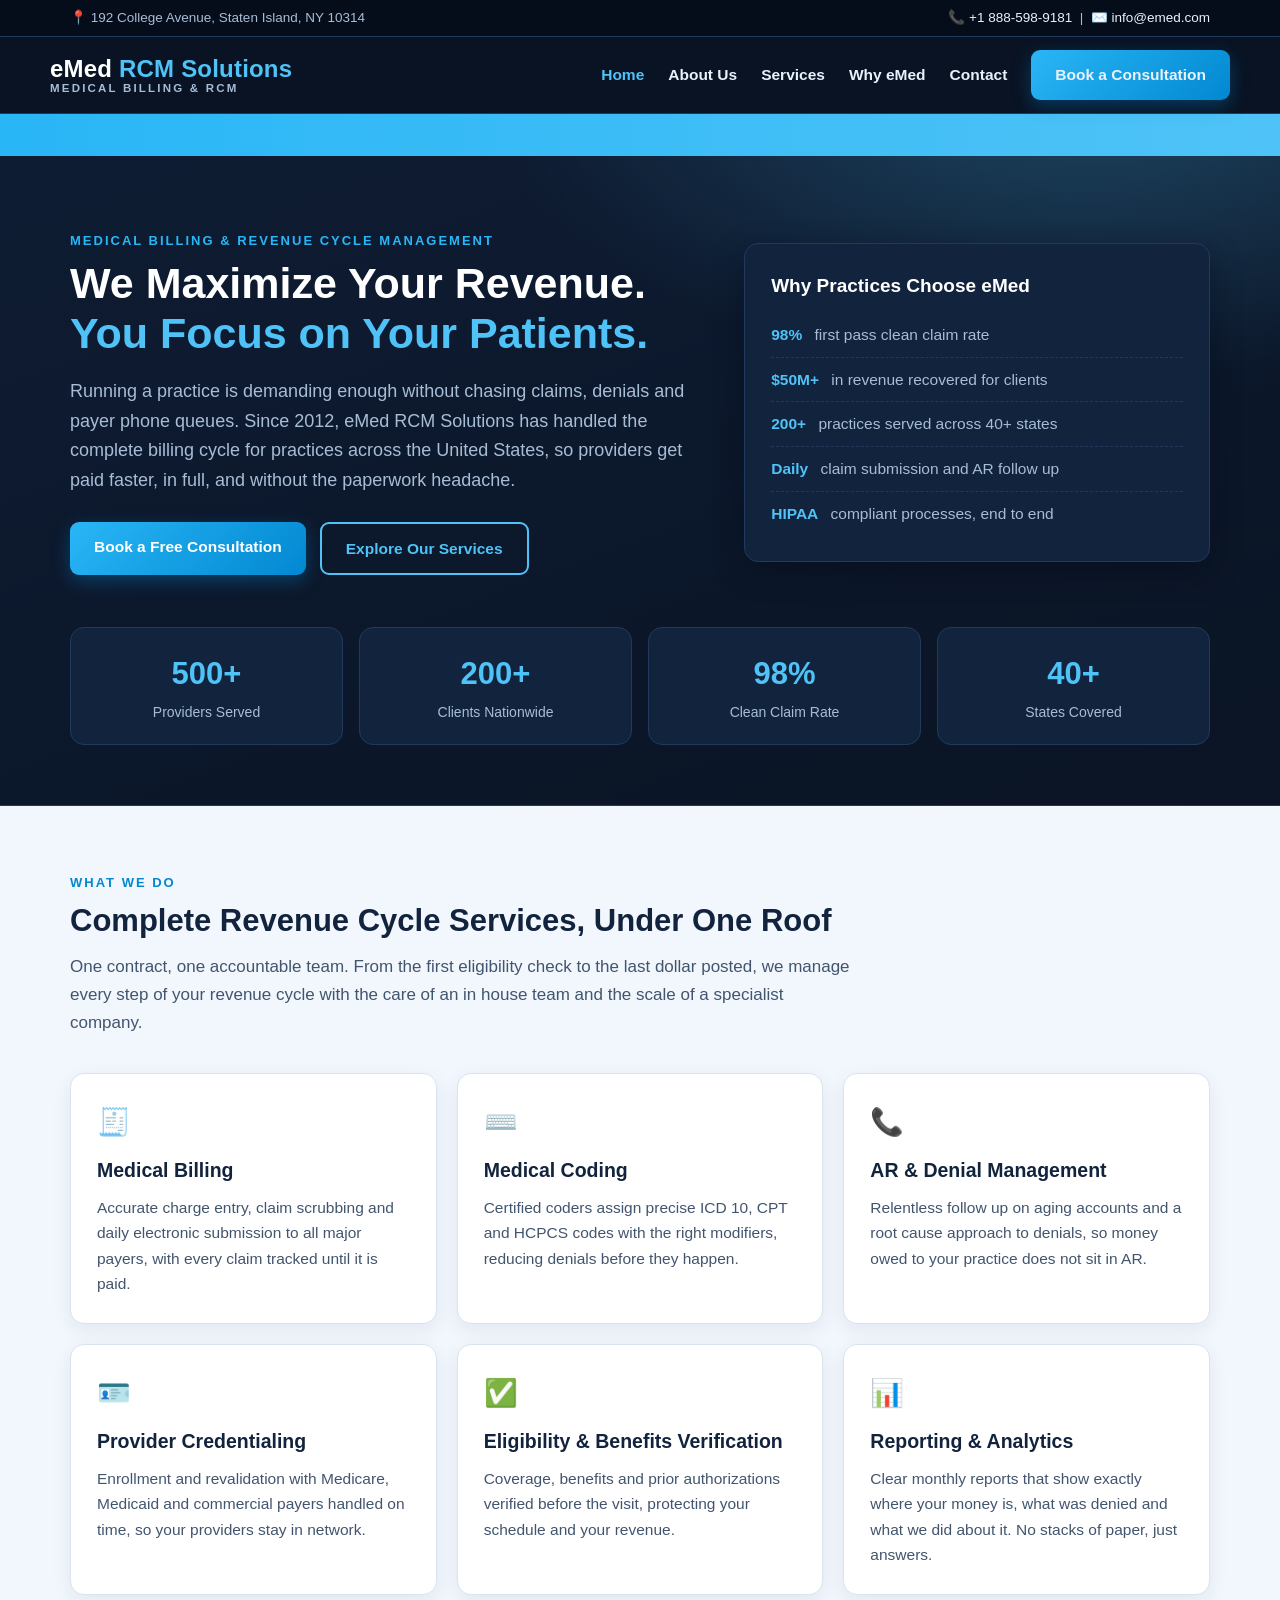
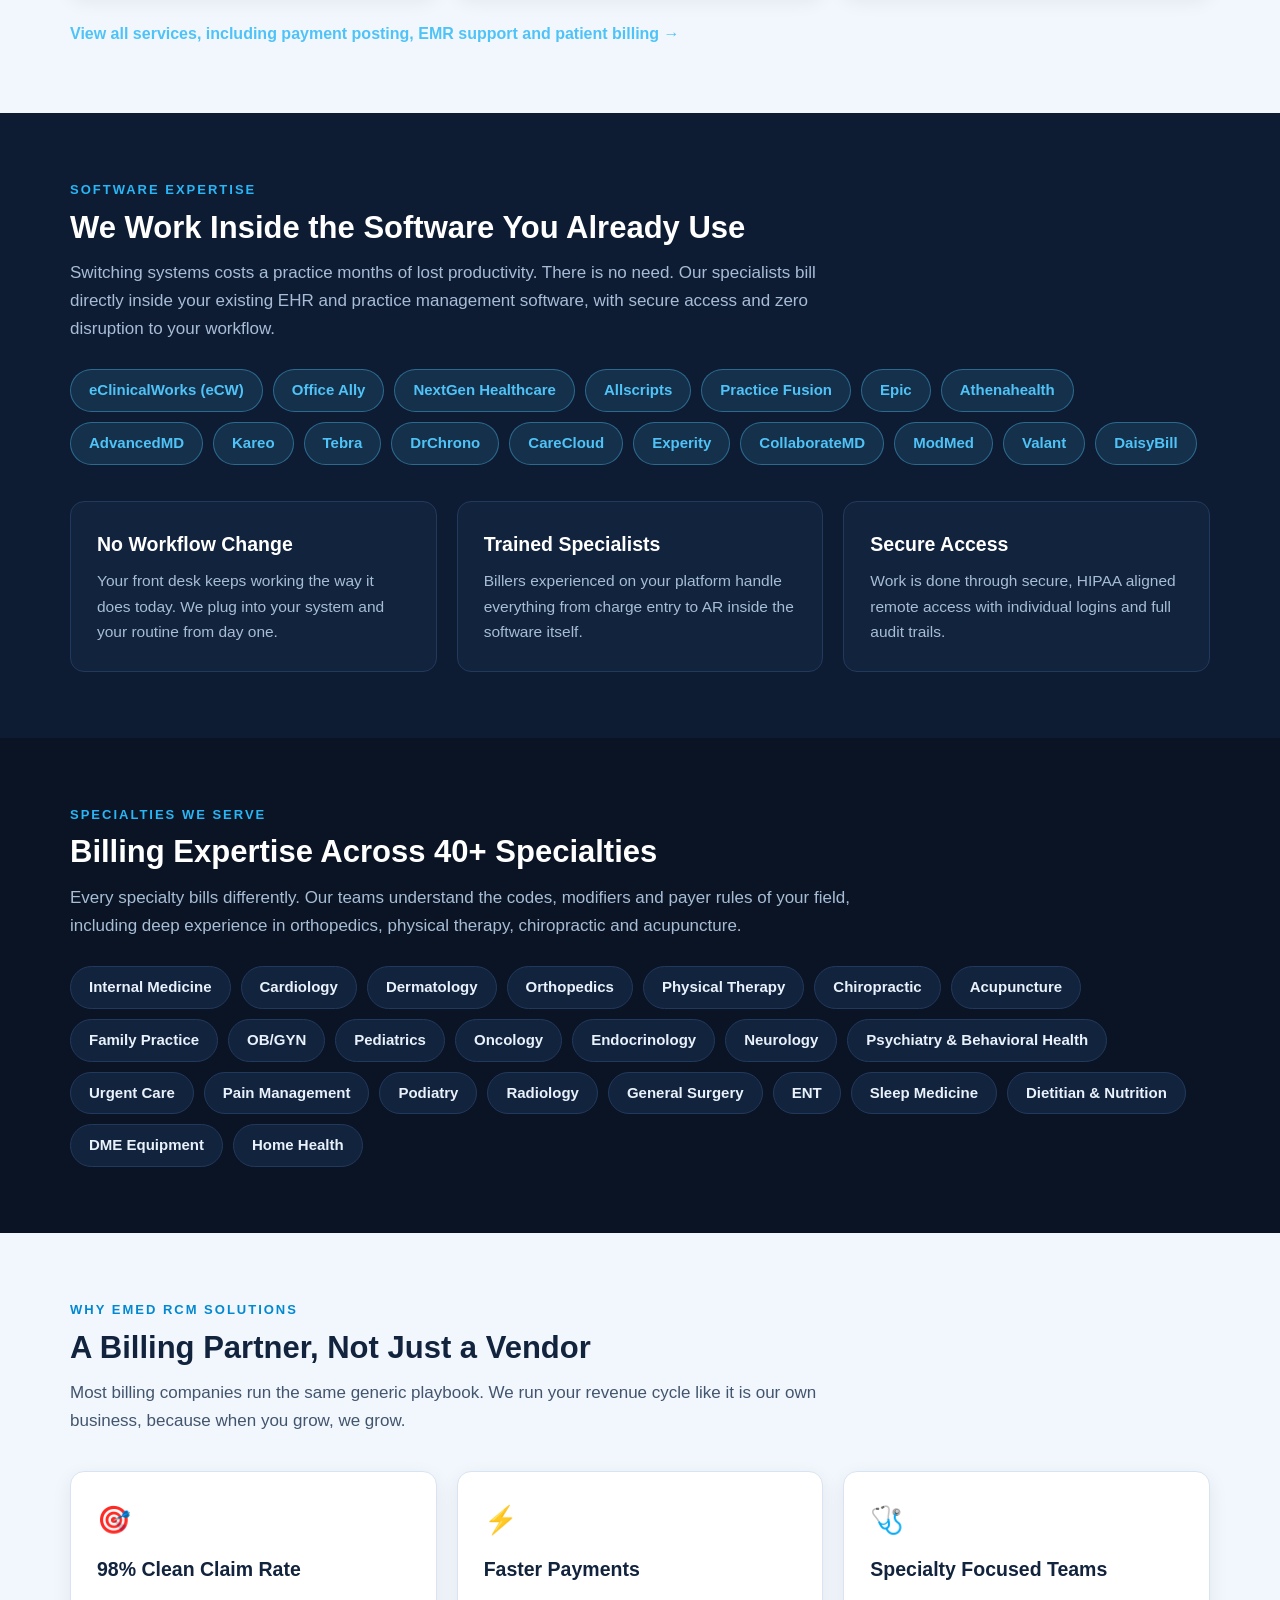
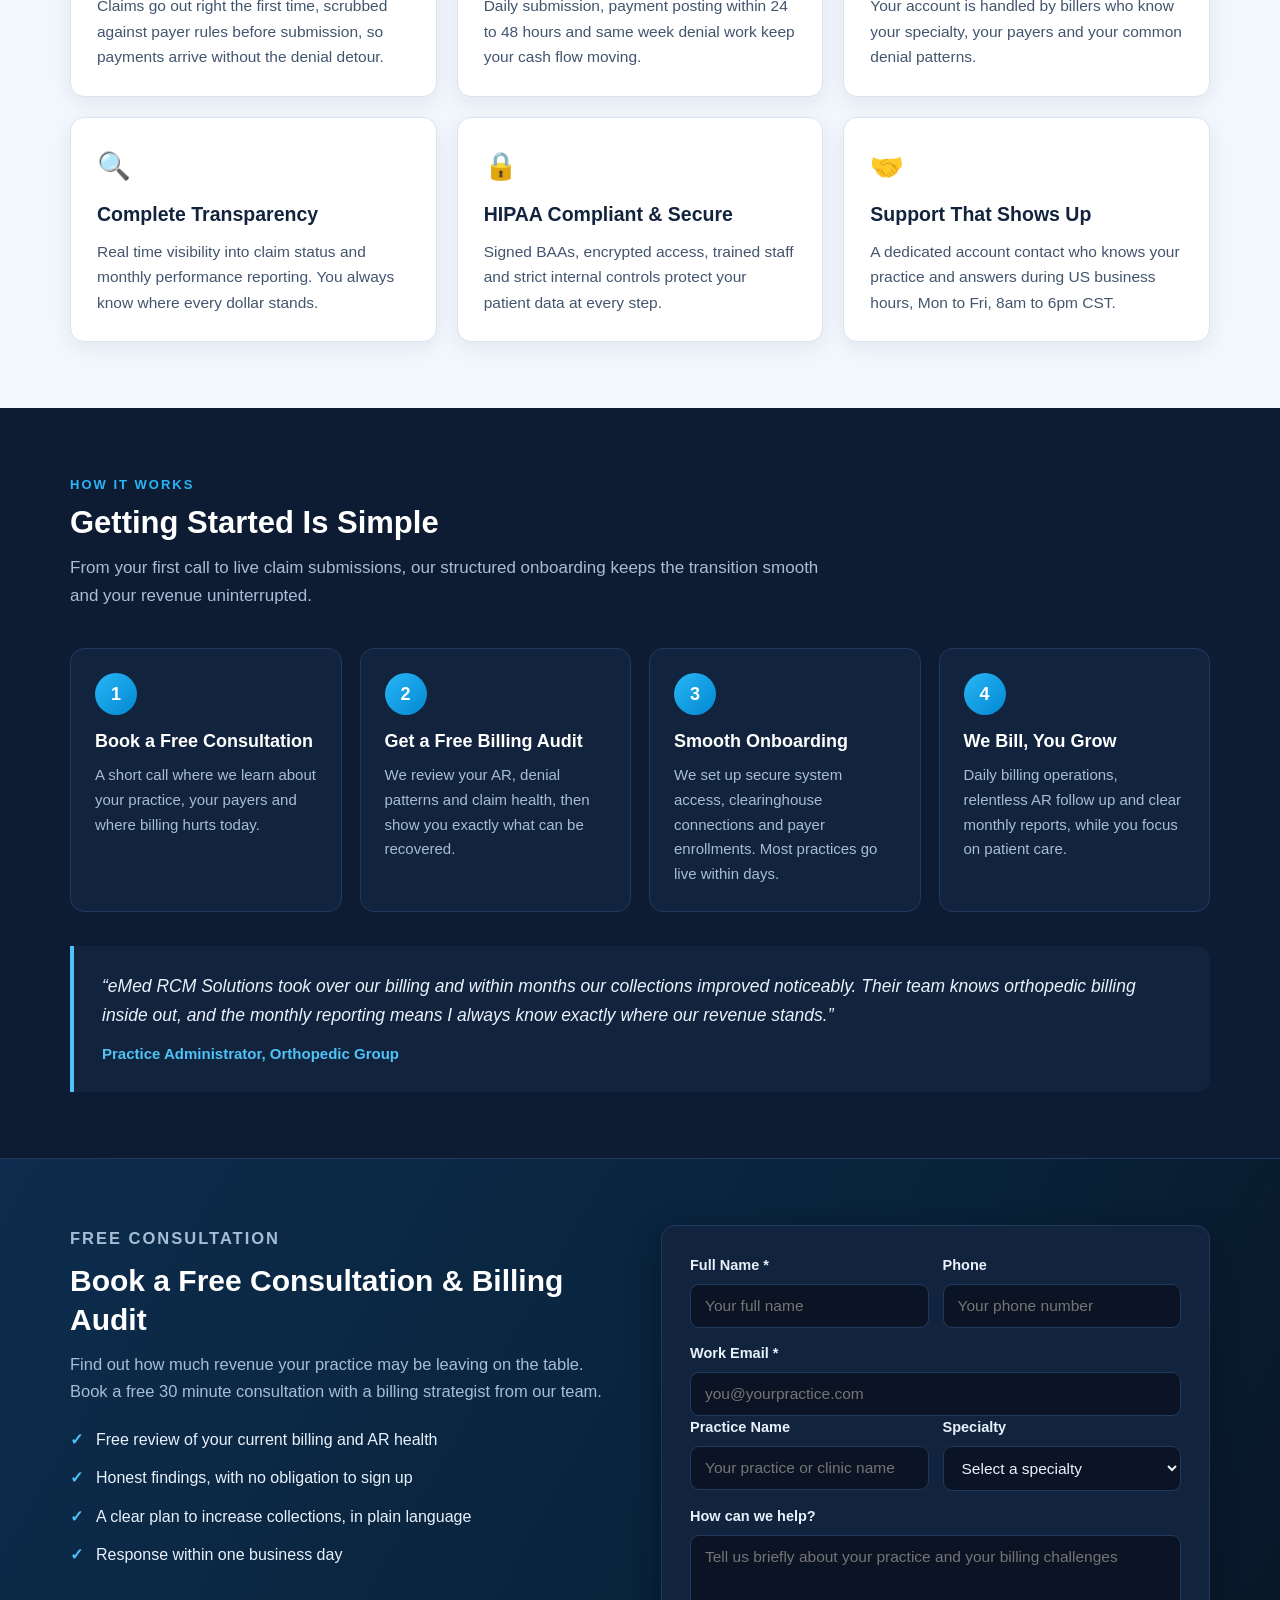
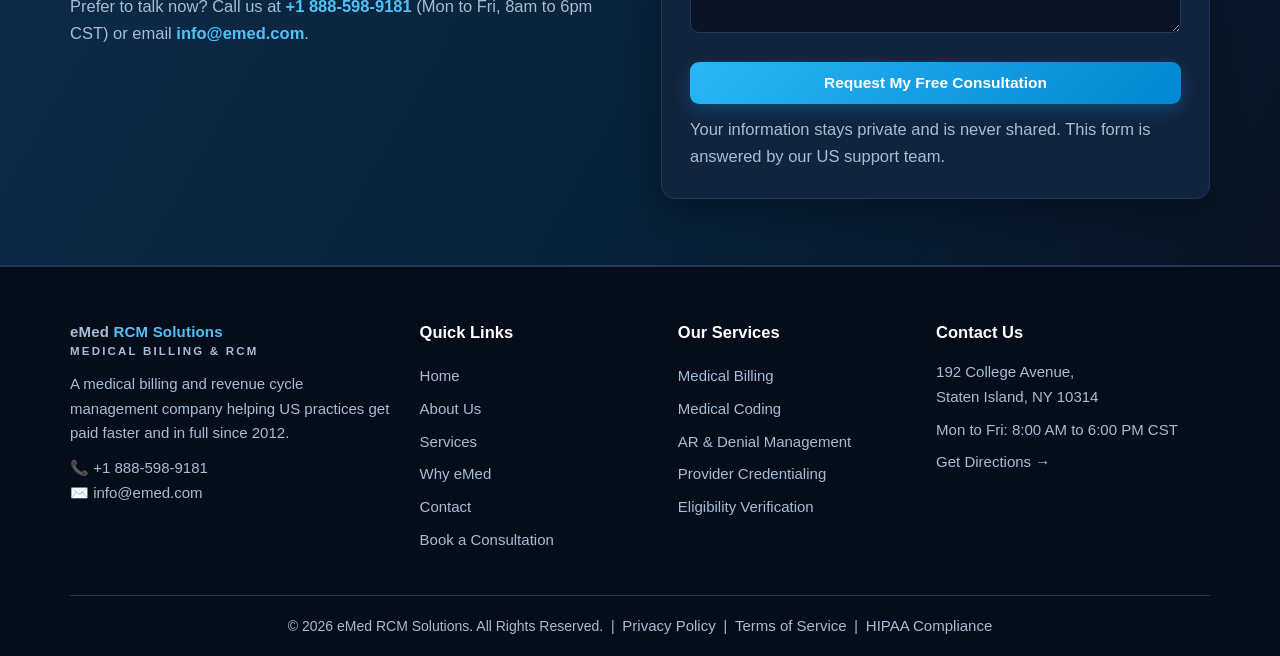
==== index.html @ 86c695f5 "Add files via upload" ====
<!DOCTYPE html>
<html lang="en">
<head>
<meta charset="UTF-8">
<meta name="viewport" content="width=device-width, initial-scale=1.0">
<title>eMed RCM Solutions | Medical Billing &amp; Revenue Cycle Management Company</title>
<meta name="description" content="eMed RCM Solutions is a medical billing and revenue cycle management company helping US practices increase collections with a 98% clean claim rate. Medical billing, coding, AR follow up, credentialing and more.">
<link rel="stylesheet" href="styles.css">
</head>
<body>

<div class="topbar">
  <div class="wrap">
    <span>📍 192 College Avenue, Staten Island, NY 10314</span>
    <span>📞 <a href="tel:+18885989181">+1 888-598-9181</a> &nbsp;|&nbsp; ✉️ <a href="mailto:info@emed.com">info@emed.com</a></span>
  </div>
</div>

<header class="site">
  <div class="wrap navbar">
    <a class="logo" href="index.html">eMed <b>RCM Solutions</b><small>Medical Billing &amp; RCM</small></a>
    <button class="menu-btn" aria-label="Menu">☰</button>
    <nav class="main">
      <a href="index.html" class="active">Home</a>
      <a href="about-us.html">About Us</a>
      <a href="services.html">Services</a>
      <a href="why-emed.html">Why eMed</a>
      <a href="contact.html">Contact</a>
      <a class="btn" href="contact.html#consult">Book a Consultation</a>
    </nav>
  </div>
</header>

<div class="ticker" aria-hidden="true"><div class="track">
  <span>Internal Medicine</span><i>✦</i><span>Cardiology</span><i>✦</i><span>Dermatology</span><i>✦</i><span>Orthopedics</span><i>✦</i><span>Physical Therapy</span><i>✦</i><span>Chiropractic</span><i>✦</i><span>Acupuncture</span><i>✦</i><span>Family Practice</span><i>✦</i><span>OB/GYN</span><i>✦</i><span>Pediatrics</span><i>✦</i><span>Oncology</span><i>✦</i><span>Endocrinology</span><i>✦</i><span>Neurology</span><i>✦</i><span>Psychiatry</span><i>✦</i><span>Urgent Care</span><i>✦</i><span>Pain Management</span><i>✦</i>
  <span>Internal Medicine</span><i>✦</i><span>Cardiology</span><i>✦</i><span>Dermatology</span><i>✦</i><span>Orthopedics</span><i>✦</i><span>Physical Therapy</span><i>✦</i><span>Chiropractic</span><i>✦</i><span>Acupuncture</span><i>✦</i><span>Family Practice</span><i>✦</i><span>OB/GYN</span><i>✦</i><span>Pediatrics</span><i>✦</i><span>Oncology</span><i>✦</i><span>Endocrinology</span><i>✦</i><span>Neurology</span><i>✦</i><span>Psychiatry</span><i>✦</i><span>Urgent Care</span><i>✦</i><span>Pain Management</span><i>✦</i>
</div></div>

<div class="hero">
  <div class="wrap">
    <div class="grid">
      <div>
        <p class="kicker">Medical Billing &amp; Revenue Cycle Management</p>
        <h1>We Maximize Your Revenue. <span class="hl">You Focus on Your Patients.</span></h1>
        <p class="sub">Running a practice is demanding enough without chasing claims, denials and payer phone queues. Since 2012, eMed RCM Solutions has handled the complete billing cycle for practices across the United States, so providers get paid faster, in full, and without the paperwork headache.</p>
        <div class="cta-row">
          <a class="btn" href="contact.html#consult">Book a Free Consultation</a>
          <a class="btn ghost" href="services.html">Explore Our Services</a>
        </div>
      </div>
      <div class="hero-card">
        <h3>Why Practices Choose eMed</h3>
        <ul>
          <li><b>98%</b> first pass clean claim rate</li>
          <li><b>$50M+</b> in revenue recovered for clients</li>
          <li><b>200+</b> practices served across 40+ states</li>
          <li><b>Daily</b> claim submission and AR follow up</li>
          <li><b>HIPAA</b> compliant processes, end to end</li>
        </ul>
      </div>
    </div>
    <div class="stats">
      <div class="stat"><div class="num">500+</div><div class="lbl">Providers Served</div></div>
      <div class="stat"><div class="num">200+</div><div class="lbl">Clients Nationwide</div></div>
      <div class="stat"><div class="num">98%</div><div class="lbl">Clean Claim Rate</div></div>
      <div class="stat"><div class="num">40+</div><div class="lbl">States Covered</div></div>
    </div>
  </div>
</div>

<section class="light">
  <div class="wrap">
    <p class="kicker">What We Do</p>
    <h2 class="title">Complete Revenue Cycle Services, Under One Roof</h2>
    <p class="lede">One contract, one accountable team. From the first eligibility check to the last dollar posted, we manage every step of your revenue cycle with the care of an in house team and the scale of a specialist company.</p>
    <div class="grid3">
      <div class="card"><div class="ic">🧾</div><h3>Medical Billing</h3><p>Accurate charge entry, claim scrubbing and daily electronic submission to all major payers, with every claim tracked until it is paid.</p></div>
      <div class="card"><div class="ic">⌨️</div><h3>Medical Coding</h3><p>Certified coders assign precise ICD 10, CPT and HCPCS codes with the right modifiers, reducing denials before they happen.</p></div>
      <div class="card"><div class="ic">📞</div><h3>AR &amp; Denial Management</h3><p>Relentless follow up on aging accounts and a root cause approach to denials, so money owed to your practice does not sit in AR.</p></div>
      <div class="card"><div class="ic">🪪</div><h3>Provider Credentialing</h3><p>Enrollment and revalidation with Medicare, Medicaid and commercial payers handled on time, so your providers stay in network.</p></div>
      <div class="card"><div class="ic">✅</div><h3>Eligibility &amp; Benefits Verification</h3><p>Coverage, benefits and prior authorizations verified before the visit, protecting your schedule and your revenue.</p></div>
      <div class="card"><div class="ic">📊</div><h3>Reporting &amp; Analytics</h3><p>Clear monthly reports that show exactly where your money is, what was denied and what we did about it. No stacks of paper, just answers.</p></div>
    </div>
    <p style="margin-top:26px"><a href="services.html"><b>View all services, including payment posting, EMR support and patient billing →</b></a></p>
  </div>
</section>

<section class="alt">
  <div class="wrap">
    <p class="kicker">Software Expertise</p>
    <h2 class="title">We Work Inside the Software You Already Use</h2>
    <p class="lede">Switching systems costs a practice months of lost productivity. There is no need. Our specialists bill directly inside your existing EHR and practice management software, with secure access and zero disruption to your workflow.</p>
    <div class="chips">
      <span class="chip soft">eClinicalWorks (eCW)</span>
      <span class="chip soft">Office Ally</span>
      <span class="chip soft">NextGen Healthcare</span>
      <span class="chip soft">Allscripts</span>
      <span class="chip soft">Practice Fusion</span>
      <span class="chip soft">Epic</span>
      <span class="chip soft">Athenahealth</span>
      <span class="chip soft">AdvancedMD</span>
      <span class="chip soft">Kareo</span>
      <span class="chip soft">Tebra</span>
      <span class="chip soft">DrChrono</span>
      <span class="chip soft">CareCloud</span>
      <span class="chip soft">Experity</span>
      <span class="chip soft">CollaborateMD</span>
      <span class="chip soft">ModMed</span>
      <span class="chip soft">Valant</span>
      <span class="chip soft">DaisyBill</span>
    </div>
    <div class="grid3">
      <div class="card"><h3>No Workflow Change</h3><p>Your front desk keeps working the way it does today. We plug into your system and your routine from day one.</p></div>
      <div class="card"><h3>Trained Specialists</h3><p>Billers experienced on your platform handle everything from charge entry to AR inside the software itself.</p></div>
      <div class="card"><h3>Secure Access</h3><p>Work is done through secure, HIPAA aligned remote access with individual logins and full audit trails.</p></div>
    </div>
  </div>
</section>

<section>
  <div class="wrap">
    <p class="kicker">Specialties We Serve</p>
    <h2 class="title">Billing Expertise Across 40+ Specialties</h2>
    <p class="lede">Every specialty bills differently. Our teams understand the codes, modifiers and payer rules of your field, including deep experience in orthopedics, physical therapy, chiropractic and acupuncture.</p>
    <div class="chips">
      <span class="chip">Internal Medicine</span><span class="chip">Cardiology</span><span class="chip">Dermatology</span><span class="chip">Orthopedics</span><span class="chip">Physical Therapy</span><span class="chip">Chiropractic</span><span class="chip">Acupuncture</span><span class="chip">Family Practice</span><span class="chip">OB/GYN</span><span class="chip">Pediatrics</span><span class="chip">Oncology</span><span class="chip">Endocrinology</span><span class="chip">Neurology</span><span class="chip">Psychiatry &amp; Behavioral Health</span><span class="chip">Urgent Care</span><span class="chip">Pain Management</span><span class="chip">Podiatry</span><span class="chip">Radiology</span><span class="chip">General Surgery</span><span class="chip">ENT</span><span class="chip">Sleep Medicine</span><span class="chip">Dietitian &amp; Nutrition</span><span class="chip">DME Equipment</span><span class="chip">Home Health</span>
    </div>
  </div>
</section>

<section class="light">
  <div class="wrap">
    <p class="kicker">Why eMed RCM Solutions</p>
    <h2 class="title">A Billing Partner, Not Just a Vendor</h2>
    <p class="lede">Most billing companies run the same generic playbook. We run your revenue cycle like it is our own business, because when you grow, we grow.</p>
    <div class="grid3">
      <div class="card"><div class="ic">🎯</div><h3>98% Clean Claim Rate</h3><p>Claims go out right the first time, scrubbed against payer rules before submission, so payments arrive without the denial detour.</p></div>
      <div class="card"><div class="ic">⚡</div><h3>Faster Payments</h3><p>Daily submission, payment posting within 24 to 48 hours and same week denial work keep your cash flow moving.</p></div>
      <div class="card"><div class="ic">🩺</div><h3>Specialty Focused Teams</h3><p>Your account is handled by billers who know your specialty, your payers and your common denial patterns.</p></div>
      <div class="card"><div class="ic">🔍</div><h3>Complete Transparency</h3><p>Real time visibility into claim status and monthly performance reporting. You always know where every dollar stands.</p></div>
      <div class="card"><div class="ic">🔒</div><h3>HIPAA Compliant &amp; Secure</h3><p>Signed BAAs, encrypted access, trained staff and strict internal controls protect your patient data at every step.</p></div>
      <div class="card"><div class="ic">🤝</div><h3>Support That Shows Up</h3><p>A dedicated account contact who knows your practice and answers during US business hours, Mon to Fri, 8am to 6pm CST.</p></div>
    </div>
  </div>
</section>

<section class="alt">
  <div class="wrap">
    <p class="kicker">How It Works</p>
    <h2 class="title">Getting Started Is Simple</h2>
    <p class="lede">From your first call to live claim submissions, our structured onboarding keeps the transition smooth and your revenue uninterrupted.</p>
    <div class="steps">
      <div class="step"><span class="n">1</span><h3>Book a Free Consultation</h3><p>A short call where we learn about your practice, your payers and where billing hurts today.</p></div>
      <div class="step"><span class="n">2</span><h3>Get a Free Billing Audit</h3><p>We review your AR, denial patterns and claim health, then show you exactly what can be recovered.</p></div>
      <div class="step"><span class="n">3</span><h3>Smooth Onboarding</h3><p>We set up secure system access, clearinghouse connections and payer enrollments. Most practices go live within days.</p></div>
      <div class="step"><span class="n">4</span><h3>We Bill, You Grow</h3><p>Daily billing operations, relentless AR follow up and clear monthly reports, while you focus on patient care.</p></div>
    </div>
    <div class="quote">
      <p>“eMed RCM Solutions took over our billing and within months our collections improved noticeably. Their team knows orthopedic billing inside out, and the monthly reporting means I always know exactly where our revenue stands.”</p>
      <p class="who">Practice Administrator, Orthopedic Group</p>
    </div>
  </div>
</section>

<section class="consult" id="consult">
  <div class="wrap grid">
    <div>
      <p class="kicker">Free Consultation</p>
      <h2>Book a Free Consultation &amp; Billing Audit</h2>
      <p>Find out how much revenue your practice may be leaving on the table. Book a free 30 minute consultation with a billing strategist from our team.</p>
      <ul>
        <li>Free review of your current billing and AR health</li>
        <li>Honest findings, with no obligation to sign up</li>
        <li>A clear plan to increase collections, in plain language</li>
        <li>Response within one business day</li>
      </ul>
      <p style="margin-top:18px">Prefer to talk now? Call us at <a href="tel:+18885989181"><b>+1 888-598-9181</b></a> (Mon to Fri, 8am to 6pm CST) or email <a href="mailto:info@emed.com"><b>info@emed.com</b></a>.</p>
    </div>
    <form class="box" action="#" method="post">
      <div class="row">
        <div><label for="c-name">Full Name *</label><input id="c-name" name="name" type="text" placeholder="Your full name" required></div>
        <div><label for="c-phone">Phone</label><input id="c-phone" name="phone" type="tel" placeholder="Your phone number"></div>
      </div>
      <label for="c-email">Work Email *</label>
      <input id="c-email" name="email" type="email" placeholder="you@yourpractice.com" required>
      <div class="row">
        <div><label for="c-practice">Practice Name</label><input id="c-practice" name="practice" type="text" placeholder="Your practice or clinic name"></div>
        <div><label for="c-spec">Specialty</label>
          <select id="c-spec" name="specialty">
            <option value="">Select a specialty</option>
            <option>Internal Medicine</option><option>Cardiology</option><option>Dermatology</option>
            <option>Orthopedics</option><option>Physical Therapy</option><option>Chiropractic</option>
            <option>Acupuncture</option><option>Family Practice</option><option>OB/GYN</option>
            <option>Pediatrics</option><option>Other Specialty</option>
          </select>
        </div>
      </div>
      <label for="c-msg">How can we help?</label>
      <textarea id="c-msg" name="message" rows="4" placeholder="Tell us briefly about your practice and your billing challenges"></textarea>
      <button class="btn" type="submit">Request My Free Consultation</button>
      <p class="form-note">Your information stays private and is never shared. This form is answered by our US support team.</p>
      <div class="thanks">Thank you. Your consultation request has been received and our team will contact you within one business day.</div>
    </form>
  </div>
</section>

<footer class="site">
  <div class="wrap">
    <div class="cols">
      <div>
        <a class="logo" href="index.html">eMed <b>RCM Solutions</b><small>Medical Billing &amp; RCM</small></a>
        <p style="margin-top:14px">A medical billing and revenue cycle management company helping US practices get paid faster and in full since 2012.</p>
        <p style="margin-top:10px">📞 <a href="tel:+18885989181">+1 888-598-9181</a><br>✉️ <a href="mailto:info@emed.com">info@emed.com</a></p>
      </div>
      <div>
        <h4>Quick Links</h4>
        <ul>
          <li><a href="index.html">Home</a></li>
          <li><a href="about-us.html">About Us</a></li>
          <li><a href="services.html">Services</a></li>
          <li><a href="why-emed.html">Why eMed</a></li>
          <li><a href="contact.html">Contact</a></li>
          <li><a href="contact.html#consult">Book a Consultation</a></li>
        </ul>
      </div>
      <div>
        <h4>Our Services</h4>
        <ul>
          <li><a href="services.html">Medical Billing</a></li>
          <li><a href="services.html">Medical Coding</a></li>
          <li><a href="services.html">AR &amp; Denial Management</a></li>
          <li><a href="services.html">Provider Credentialing</a></li>
          <li><a href="services.html">Eligibility Verification</a></li>
        </ul>
      </div>
      <div>
        <h4>Contact Us</h4>
        <p>192 College Avenue,<br>Staten Island, NY 10314</p>
        <p style="margin-top:8px">Mon to Fri: 8:00 AM to 6:00 PM CST</p>
        <p style="margin-top:8px"><a href="https://www.google.com/maps/search/?api=1&amp;query=192+College+Avenue+Staten+Island+NY+10314" target="_blank" rel="noopener">Get Directions →</a></p>
      </div>
    </div>
    <div class="copyright">© <span id="year">2026</span> eMed RCM Solutions. All Rights Reserved. &nbsp;|&nbsp; <a href="privacy-policy.html">Privacy Policy</a> &nbsp;|&nbsp; <a href="terms-of-service.html">Terms of Service</a> &nbsp;|&nbsp; <a href="hipaa-compliance.html">HIPAA Compliance</a></div>
  </div>
</footer>

<script src="script.js"></script>
</body>
</html>
---- styles.css ----
/* eMed RCM Solutions — dark theme with light blue accents */
:root{
  --bg:#0a1424;
  --bg2:#0e1c33;
  --panel:#12233d;
  --panel2:#16294a;
  --line:#22395e;
  --ink:#e9f2fc;
  --muted:#a7bdd6;
  --sky:#4fc3f7;
  --sky2:#29b6f6;
  --deep:#0288d1;
  --white:#ffffff;
  --light:#f2f7fd;
  --dark-text:#12233d;
  --radius:14px;
  --shadow:0 10px 30px rgba(2,10,25,.45);
}
*{margin:0;padding:0;box-sizing:border-box}
html{scroll-behavior:smooth}
body{font-family:"Segoe UI",Arial,Helvetica,sans-serif;background:var(--bg);color:var(--ink);line-height:1.65;font-size:16px}
a{color:var(--sky);text-decoration:none}
a:hover{text-decoration:underline}
img{max-width:100%}
.wrap{max-width:1180px;margin:0 auto;padding:0 20px}

/* ---------- Header ---------- */
.topbar{background:#060d1a;color:var(--muted);font-size:13.5px;padding:7px 0;border-bottom:1px solid var(--line)}
.topbar .wrap{display:flex;justify-content:space-between;gap:14px;flex-wrap:wrap}
.topbar a{color:var(--ink)}
header.site{position:sticky;top:0;z-index:50;background:rgba(10,20,36,.96);border-bottom:1px solid var(--line);backdrop-filter:blur(6px)}
.navbar{display:flex;align-items:center;justify-content:space-between;gap:18px;padding:13px 0}
.logo{font-size:24px;font-weight:800;color:var(--white);letter-spacing:.2px;line-height:1.1}
.logo b{color:var(--sky)}
.logo small{display:block;font-size:11.5px;font-weight:600;color:var(--muted);letter-spacing:2.2px;text-transform:uppercase}
nav.main{display:flex;gap:24px;align-items:center}
nav.main a{color:var(--ink);font-weight:600;font-size:15.5px}
nav.main a:hover,nav.main a.active{color:var(--sky);text-decoration:none}
.btn{display:inline-block;background:linear-gradient(135deg,var(--sky2),var(--deep));color:#fff;font-weight:700;padding:12px 24px;border-radius:9px;border:none;cursor:pointer;font-size:15.5px;box-shadow:0 6px 18px rgba(2,136,209,.35)}
.btn:hover{text-decoration:none;filter:brightness(1.08)}
.btn.ghost{background:transparent;border:2px solid var(--sky);color:var(--sky);box-shadow:none}
.btn.light{background:#fff;color:var(--deep);box-shadow:none}
.menu-btn{display:none;background:none;border:1px solid var(--line);border-radius:8px;color:var(--ink);font-size:20px;padding:6px 12px;cursor:pointer}

/* ---------- Specialties ticker ---------- */
.ticker{background:linear-gradient(90deg,var(--sky2),var(--sky));color:#06263c;overflow:hidden;white-space:nowrap;padding:9px 0;font-weight:700;font-size:14.5px}
.ticker .track{display:inline-block;padding-left:100%;animation:scroll 55s linear infinite}
.ticker:hover .track{animation-play-state:paused}
.ticker span{margin:0 16px}
.ticker i{font-style:normal;opacity:.55}
@keyframes scroll{from{transform:translateX(0)}to{transform:translateX(-100%)}}

/* ---------- Hero ---------- */
.hero{background:radial-gradient(1000px 480px at 85% -10%,rgba(79,195,247,.25),transparent 60%),linear-gradient(160deg,var(--bg2),var(--bg));padding:74px 0 60px;border-bottom:1px solid var(--line)}
.hero .grid{display:grid;grid-template-columns:1.15fr .85fr;gap:44px;align-items:center}
.hero h1{font-size:43px;line-height:1.16;color:#fff;font-weight:800}
.hero h1 .hl{color:var(--sky)}
.hero p.sub{color:var(--muted);font-size:18px;margin:18px 0 26px}
.hero .cta-row{display:flex;gap:14px;flex-wrap:wrap}
.hero-card{background:var(--panel);border:1px solid var(--line);border-radius:var(--radius);padding:26px;box-shadow:var(--shadow)}
.hero-card h3{color:#fff;font-size:19px;margin-bottom:12px}
.hero-card ul{list-style:none}
.hero-card li{padding:9px 0;border-bottom:1px dashed var(--line);color:var(--muted);font-size:15.5px}
.hero-card li:last-child{border-bottom:none}
.hero-card li b{color:var(--sky);margin-right:8px}
.stats{display:grid;grid-template-columns:repeat(4,1fr);gap:16px;margin-top:52px}
.stat{background:var(--panel);border:1px solid var(--line);border-radius:var(--radius);padding:20px;text-align:center}
.stat .num{font-size:31px;font-weight:800;color:var(--sky)}
.stat .lbl{color:var(--muted);font-size:14px;margin-top:2px}

/* ---------- Sections ---------- */
section{padding:66px 0}
section.alt{background:var(--bg2)}
section.light{background:var(--light);color:var(--dark-text)}
section.light .title{color:var(--dark-text)}
section.light .lede{color:#42556e}
.kicker{color:var(--sky2);font-weight:700;text-transform:uppercase;letter-spacing:2px;font-size:13px;margin-bottom:8px}
section.light .kicker{color:var(--deep)}
.title{font-size:31px;color:#fff;line-height:1.25;margin-bottom:12px}
.lede{color:var(--muted);max-width:780px;font-size:17px}
.center{text-align:center}
.center .lede{margin:0 auto}

/* ---------- Cards & grids ---------- */
.grid3{display:grid;grid-template-columns:repeat(3,1fr);gap:20px;margin-top:36px}
.grid2{display:grid;grid-template-columns:repeat(2,1fr);gap:20px;margin-top:36px}
.card{background:var(--panel);border:1px solid var(--line);border-radius:var(--radius);padding:26px;transition:transform .15s ease,border-color .15s ease}
.card:hover{transform:translateY(-4px);border-color:var(--sky2)}
.card .ic{font-size:27px;margin-bottom:10px}
.card h3{color:#fff;font-size:19.5px;margin-bottom:8px}
.card p{color:var(--muted);font-size:15.5px}
.card ul{list-style:none;margin-top:10px}
.card ul li{color:var(--muted);font-size:15px;padding:4px 0 4px 20px;position:relative}
.card ul li:before{content:"▸";position:absolute;left:0;color:var(--sky)}
section.light .card{background:#fff;border-color:#d8e4f2;box-shadow:0 6px 20px rgba(18,35,61,.07)}
section.light .card h3{color:var(--dark-text)}
section.light .card p,section.light .card ul li{color:#42556e}

/* ---------- Chips ---------- */
.chips{display:flex;flex-wrap:wrap;gap:10px;margin-top:26px}
.chip{background:var(--panel);border:1px solid var(--line);color:var(--ink);border-radius:999px;padding:8px 18px;font-size:15px;font-weight:600}
.chip.soft{background:rgba(79,195,247,.12);border-color:rgba(79,195,247,.4);color:var(--sky)}
section.light .chip{background:#fff;border-color:#c9dcf2;color:var(--dark-text)}

/* ---------- Process ---------- */
.steps{display:grid;grid-template-columns:repeat(4,1fr);gap:18px;margin-top:38px}
.step{background:var(--panel);border:1px solid var(--line);border-radius:var(--radius);padding:24px}
.step .n{display:inline-flex;align-items:center;justify-content:center;width:42px;height:42px;border-radius:50%;background:linear-gradient(135deg,var(--sky2),var(--deep));color:#fff;font-weight:800;font-size:18px;margin-bottom:12px}
.step h3{color:#fff;font-size:18px;margin-bottom:6px}
.step p{color:var(--muted);font-size:15px}

/* ---------- Consultation band ---------- */
.consult{background:linear-gradient(120deg,#0d2c4d,#082238 60%,#0a1424);border-top:1px solid var(--line);border-bottom:1px solid var(--line)}
.consult .grid{display:grid;grid-template-columns:1fr 1fr;gap:42px;align-items:start}
.consult h2{color:#fff;font-size:30px;line-height:1.3;margin-bottom:12px}
.consult p{color:var(--muted);font-size:16.5px}
.consult ul{list-style:none;margin-top:16px}
.consult ul li{color:var(--ink);padding:6px 0 6px 26px;position:relative;font-size:16px}
.consult ul li:before{content:"✓";position:absolute;left:0;color:var(--sky);font-weight:800}

/* ---------- Forms ---------- */
form.box{background:var(--panel);border:1px solid var(--line);border-radius:var(--radius);padding:28px;box-shadow:var(--shadow)}
form.box label{display:block;font-weight:600;font-size:14.5px;margin:14px 0 6px;color:var(--ink)}
form.box label:first-child{margin-top:0}
form.box input,form.box select,form.box textarea{width:100%;padding:12px 14px;border:1px solid var(--line);border-radius:9px;font-size:15.5px;font-family:inherit;background:var(--bg);color:var(--ink)}
form.box input:focus,form.box select:focus,form.box textarea:focus{outline:2px solid var(--sky2);border-color:transparent}
form.box .row{display:grid;grid-template-columns:1fr 1fr;gap:14px}
form.box .btn{width:100%;margin-top:20px;text-align:center}
.form-note{color:var(--muted);font-size:13.5px;margin-top:12px}
.thanks{display:none;background:rgba(46,160,90,.15);border:1px solid #2ea05a;color:#7ddba3;border-radius:9px;padding:14px 16px;margin-top:16px;font-size:15px}

/* ---------- Testimonial / quote ---------- */
.quote{background:var(--panel);border-left:4px solid var(--sky);border-radius:0 var(--radius) var(--radius) 0;padding:26px 28px;margin-top:34px}
.quote p{font-size:17.5px;color:var(--ink);font-style:italic}
.quote .who{margin-top:12px;color:var(--sky);font-weight:700;font-style:normal;font-size:15px}

/* ---------- People ---------- */
.person{text-align:center}
.avatar{width:84px;height:84px;border-radius:50%;background:linear-gradient(135deg,var(--sky2),var(--deep));color:#fff;font-size:29px;font-weight:800;display:flex;align-items:center;justify-content:center;margin:0 auto 14px}
.person .role{color:var(--sky);font-weight:600;font-size:14.5px}

/* ---------- Page hero (inner pages) ---------- */
.pagehero{background:radial-gradient(800px 380px at 85% -10%,rgba(79,195,247,.22),transparent 60%),linear-gradient(160deg,var(--bg2),var(--bg));padding:56px 0 46px;border-bottom:1px solid var(--line)}
.pagehero h1{color:#fff;font-size:36px;line-height:1.2}
.pagehero p{color:var(--muted);font-size:17.5px;max-width:760px;margin-top:10px}
.crumbs{color:var(--muted);font-size:14px;margin-bottom:12px}
.crumbs a{color:var(--sky)}

/* ---------- Estimator bars ---------- */
.bar{margin:16px 0}
.bar .lbl{display:flex;justify-content:space-between;font-weight:600;font-size:15px;color:var(--ink)}
.bar .track{height:10px;background:var(--bg);border:1px solid var(--line);border-radius:99px;margin-top:6px;overflow:hidden}
.bar .fill{height:100%;background:linear-gradient(90deg,var(--sky2),var(--sky));border-radius:99px}

/* ---------- Legal pages ---------- */
.legal{max-width:860px}
.legal h1{color:#fff;font-size:32px;margin-bottom:6px}
.legal h2{color:#fff;font-size:21px;margin:26px 0 8px}
.legal h3{color:#fff;font-size:18.5px;margin:22px 0 6px}
.legal p,.legal li{color:var(--muted);font-size:16px}
.legal ul{margin:6px 0 6px 20px}
.legal .updated{color:var(--sky);font-size:14px;margin-bottom:14px}

/* ---------- Footer ---------- */
footer.site{background:#060d1a;border-top:1px solid var(--line);padding:52px 0 0}
footer.site .cols{display:grid;grid-template-columns:1.4fr 1fr 1fr 1.2fr;gap:30px}
footer.site h4{color:#fff;font-size:16.5px;margin-bottom:14px}
footer.site p,footer.site li,footer.site a{color:var(--muted);font-size:15px}
footer.site ul{list-style:none}
footer.site li{padding:4px 0}
footer.site a:hover{color:var(--sky)}
.copyright{border-top:1px solid var(--line);margin-top:38px;padding:18px 0;text-align:center;color:var(--muted);font-size:14px}

/* ---------- Responsive ---------- */
@media(max-width:960px){
  .grid3,.steps{grid-template-columns:repeat(2,1fr)}
  .stats{grid-template-columns:repeat(2,1fr)}
  .hero .grid,.consult .grid{grid-template-columns:1fr}
  footer.site .cols{grid-template-columns:repeat(2,1fr)}
  .hero h1{font-size:34px}
}
@media(max-width:640px){
  nav.main{display:none;position:absolute;top:100%;left:0;right:0;background:var(--bg2);flex-direction:column;align-items:flex-start;padding:16px 20px;gap:14px;border-bottom:1px solid var(--line)}
  nav.main.open{display:flex}
  .menu-btn{display:block}
  .grid3,.grid2,.steps,form.box .row{grid-template-columns:1fr}
  section{padding:48px 0}
  .title{font-size:26px}
}
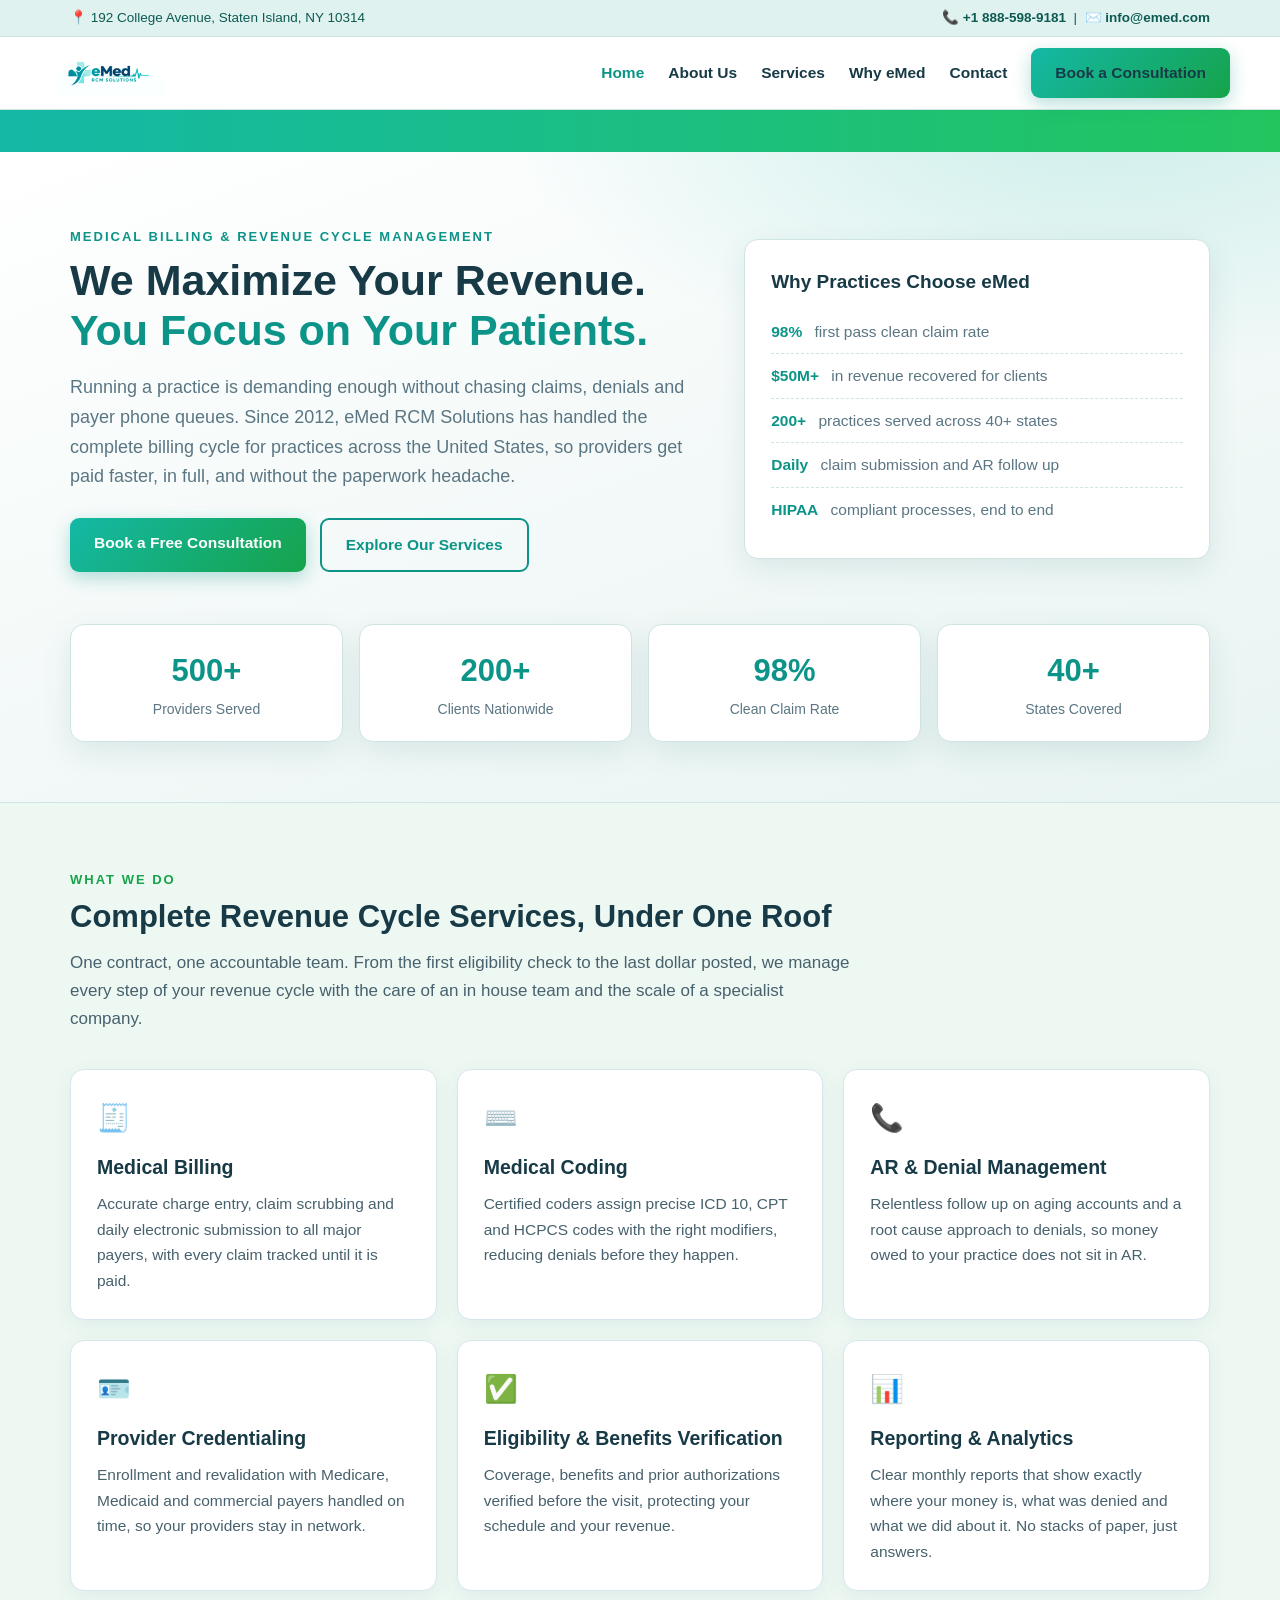
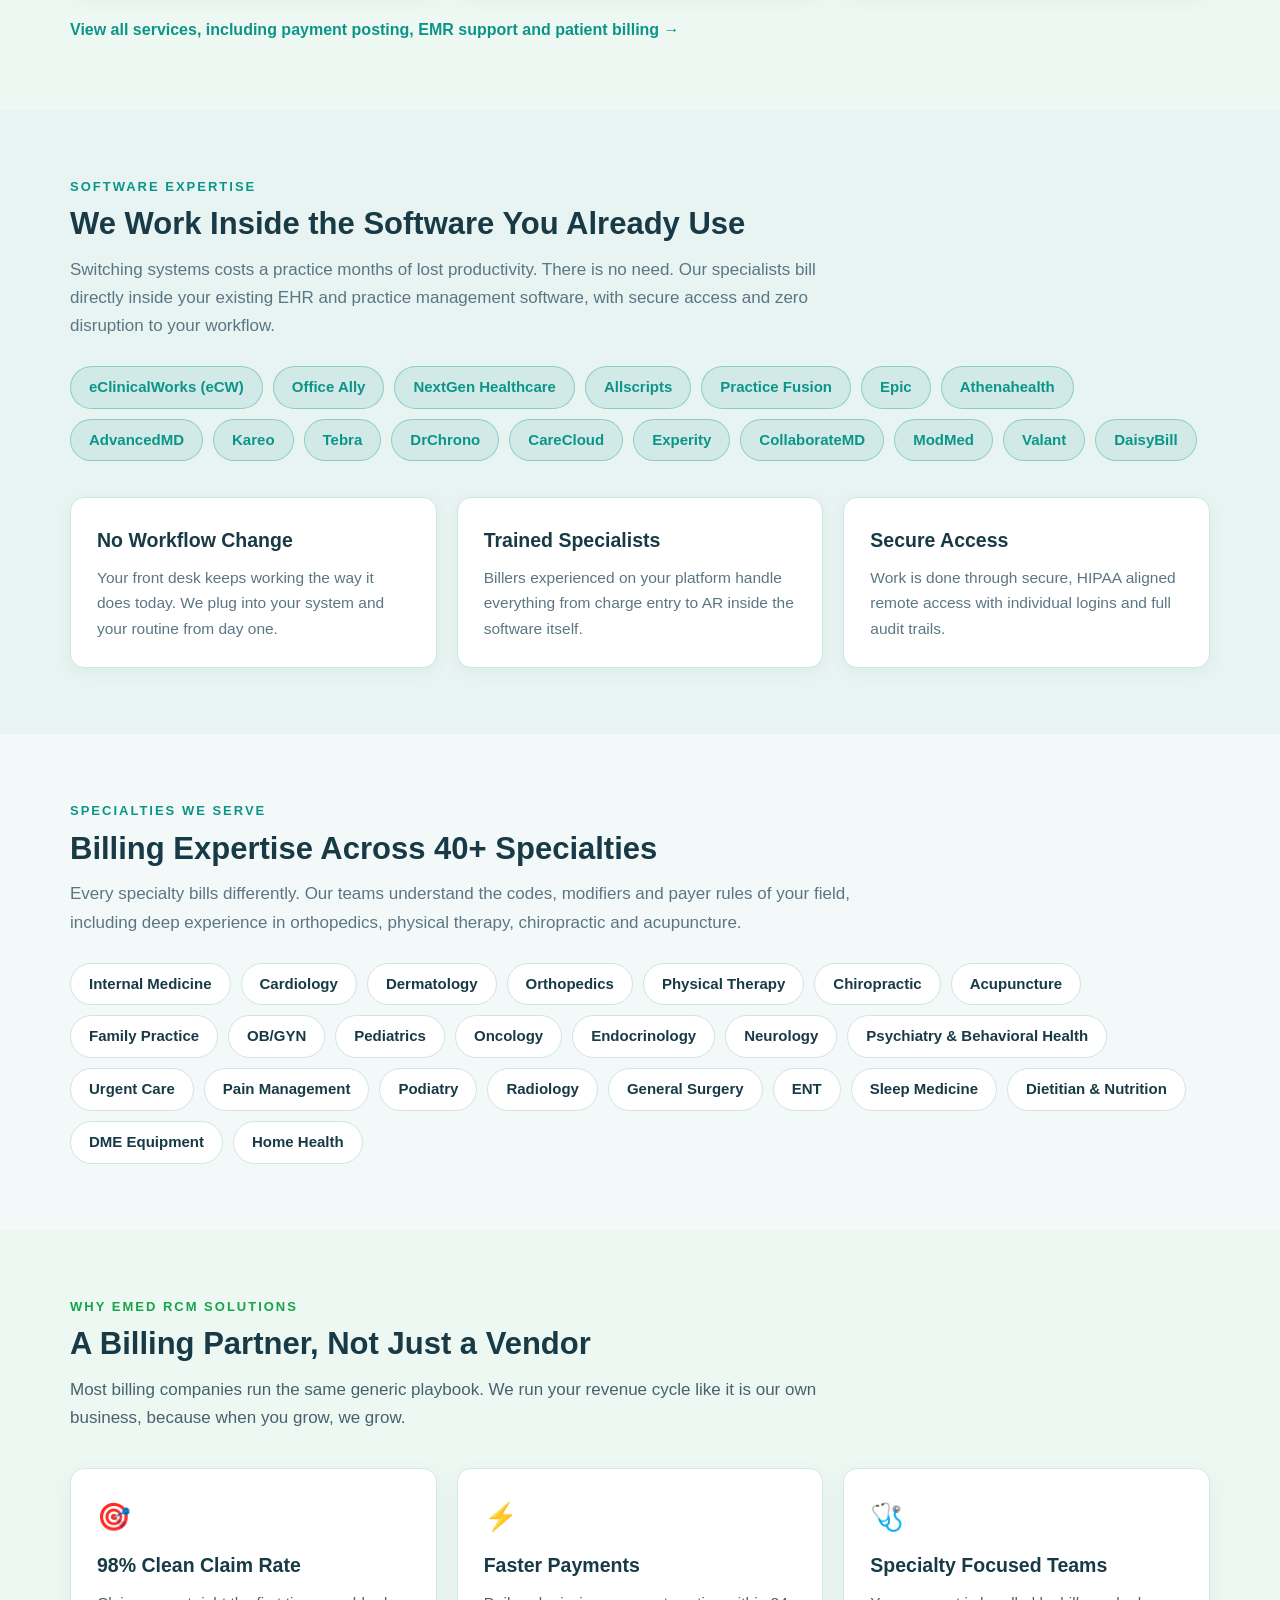
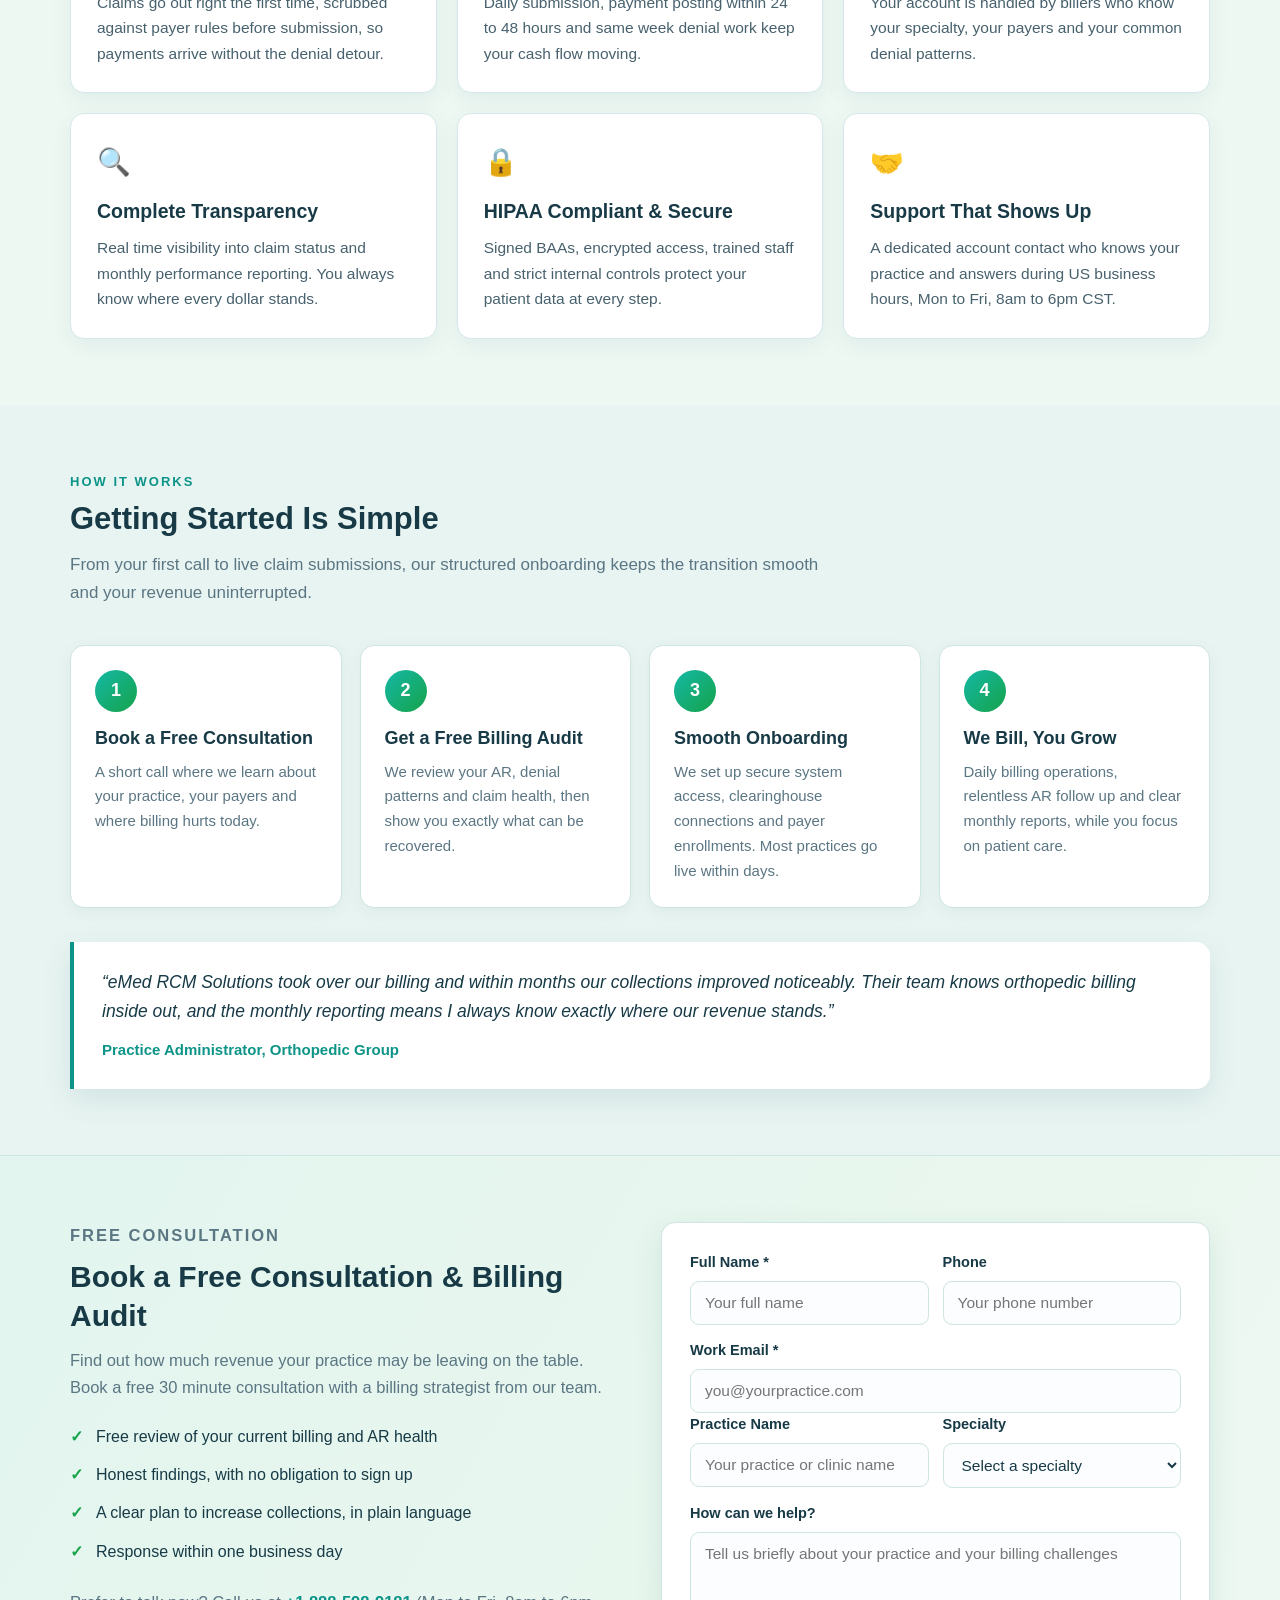
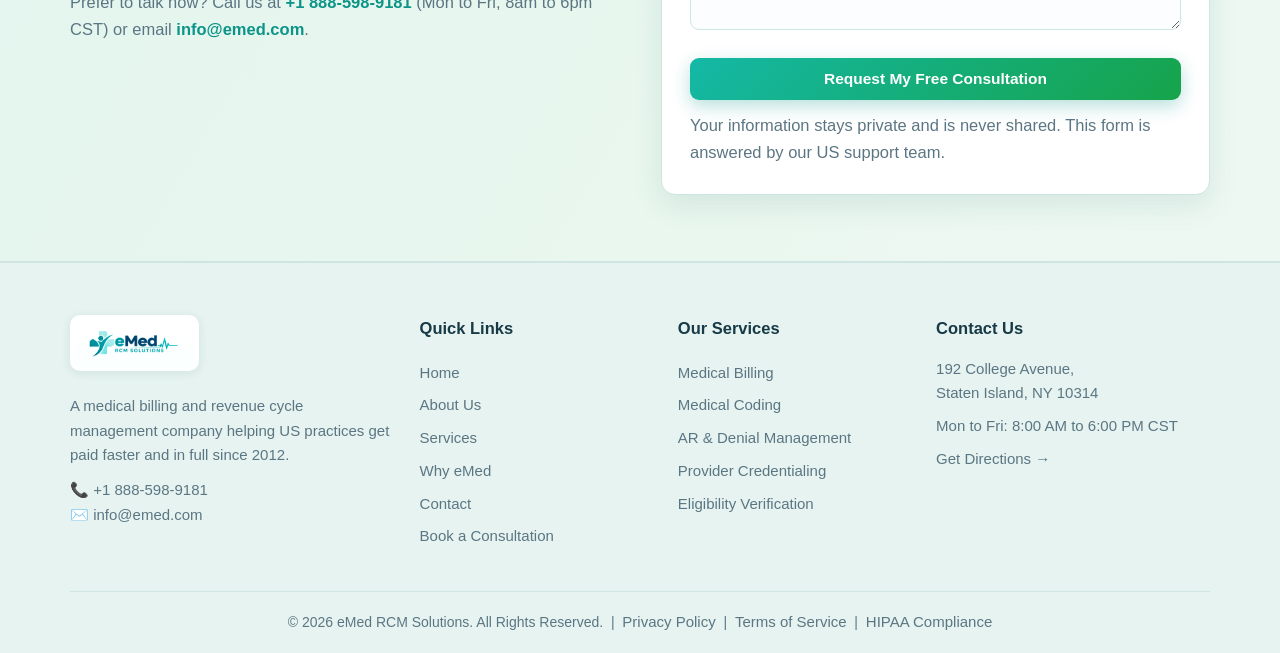
==== commit 1ce18826: "Add files via upload" ====
--- a/index.html
+++ b/index.html
@@ -18,7 +18,7 @@
 
 <header class="site">
   <div class="wrap navbar">
-    <a class="logo" href="index.html">eMed <b>RCM Solutions</b><small>Medical Billing &amp; RCM</small></a>
+    <a class="logo" href="index.html"><img src="logo.png" alt="eMed RCM Solutions"></a>
     <button class="menu-btn" aria-label="Menu">☰</button>
     <nav class="main">
       <a href="index.html" class="active">Home</a>
@@ -208,7 +208,7 @@
   <div class="wrap">
     <div class="cols">
       <div>
-        <a class="logo" href="index.html">eMed <b>RCM Solutions</b><small>Medical Billing &amp; RCM</small></a>
+        <a class="logo" href="index.html"><img src="logo.png" alt="eMed RCM Solutions"></a>
         <p style="margin-top:14px">A medical billing and revenue cycle management company helping US practices get paid faster and in full since 2012.</p>
         <p style="margin-top:10px">📞 <a href="tel:+18885989181">+1 888-598-9181</a><br>✉️ <a href="mailto:info@emed.com">info@emed.com</a></p>
       </div>
--- a/styles.css
+++ b/styles.css
@@ -1,20 +1,20 @@
-/* eMed RCM Solutions — dark theme with light blue accents */
+/* eMed RCM Solutions — light theme, teal and green from the company logo */
 :root{
-  --bg:#0a1424;
-  --bg2:#0e1c33;
-  --panel:#12233d;
-  --panel2:#16294a;
-  --line:#22395e;
-  --ink:#e9f2fc;
-  --muted:#a7bdd6;
-  --sky:#4fc3f7;
-  --sky2:#29b6f6;
-  --deep:#0288d1;
+  --bg:#f3f9f9;
+  --bg2:#e8f4f2;
+  --panel:#ffffff;
+  --panel2:#eef7f5;
+  --line:#cfe5e1;
+  --ink:#173a46;
+  --muted:#5b7683;
+  --sky:#0d9488;
+  --sky2:#14b8a6;
+  --deep:#16a34a;
   --white:#ffffff;
-  --light:#f2f7fd;
-  --dark-text:#12233d;
+  --light:#eef8f3;
+  --dark-text:#173a46;
   --radius:14px;
-  --shadow:0 10px 30px rgba(2,10,25,.45);
+  --shadow:0 10px 30px rgba(13,90,90,.10);
 }
 *{margin:0;padding:0;box-sizing:border-box}
 html{scroll-behavior:smooth}
@@ -25,46 +25,47 @@
 .wrap{max-width:1180px;margin:0 auto;padding:0 20px}
 
 /* ---------- Header ---------- */
-.topbar{background:#060d1a;color:var(--muted);font-size:13.5px;padding:7px 0;border-bottom:1px solid var(--line)}
+.topbar{background:#dff2ef;color:#0c5a52;font-size:13.5px;padding:7px 0;border-bottom:1px solid var(--line)}
 .topbar .wrap{display:flex;justify-content:space-between;gap:14px;flex-wrap:wrap}
-.topbar a{color:var(--ink)}
-header.site{position:sticky;top:0;z-index:50;background:rgba(10,20,36,.96);border-bottom:1px solid var(--line);backdrop-filter:blur(6px)}
-.navbar{display:flex;align-items:center;justify-content:space-between;gap:18px;padding:13px 0}
-.logo{font-size:24px;font-weight:800;color:var(--white);letter-spacing:.2px;line-height:1.1}
+.topbar a{color:#0c5a52;font-weight:600}
+header.site{position:sticky;top:0;z-index:50;background:rgba(255,255,255,.96);border-bottom:1px solid var(--line);backdrop-filter:blur(6px)}
+.navbar{display:flex;align-items:center;justify-content:space-between;gap:18px;padding:10px 0}
+.logo{display:inline-flex;align-items:center;line-height:1.1}
+.logo img{height:52px;width:auto;display:block;background:#fff;border-radius:10px;padding:2px 4px}
 .logo b{color:var(--sky)}
 .logo small{display:block;font-size:11.5px;font-weight:600;color:var(--muted);letter-spacing:2.2px;text-transform:uppercase}
 nav.main{display:flex;gap:24px;align-items:center}
 nav.main a{color:var(--ink);font-weight:600;font-size:15.5px}
 nav.main a:hover,nav.main a.active{color:var(--sky);text-decoration:none}
-.btn{display:inline-block;background:linear-gradient(135deg,var(--sky2),var(--deep));color:#fff;font-weight:700;padding:12px 24px;border-radius:9px;border:none;cursor:pointer;font-size:15.5px;box-shadow:0 6px 18px rgba(2,136,209,.35)}
-.btn:hover{text-decoration:none;filter:brightness(1.08)}
+.btn{display:inline-block;background:linear-gradient(135deg,var(--sky2),var(--deep));color:#fff;font-weight:700;padding:12px 24px;border-radius:9px;border:none;cursor:pointer;font-size:15.5px;box-shadow:0 6px 18px rgba(13,148,136,.30)}
+.btn:hover{text-decoration:none;filter:brightness(1.06)}
 .btn.ghost{background:transparent;border:2px solid var(--sky);color:var(--sky);box-shadow:none}
-.btn.light{background:#fff;color:var(--deep);box-shadow:none}
+.btn.light{background:#fff;color:var(--sky);box-shadow:none}
 .menu-btn{display:none;background:none;border:1px solid var(--line);border-radius:8px;color:var(--ink);font-size:20px;padding:6px 12px;cursor:pointer}
 
 /* ---------- Specialties ticker ---------- */
-.ticker{background:linear-gradient(90deg,var(--sky2),var(--sky));color:#06263c;overflow:hidden;white-space:nowrap;padding:9px 0;font-weight:700;font-size:14.5px}
+.ticker{background:linear-gradient(90deg,var(--sky2),#22c55e);color:#ffffff;overflow:hidden;white-space:nowrap;padding:9px 0;font-weight:700;font-size:14.5px}
 .ticker .track{display:inline-block;padding-left:100%;animation:scroll 55s linear infinite}
 .ticker:hover .track{animation-play-state:paused}
 .ticker span{margin:0 16px}
-.ticker i{font-style:normal;opacity:.55}
+.ticker i{font-style:normal;opacity:.65}
 @keyframes scroll{from{transform:translateX(0)}to{transform:translateX(-100%)}}
 
 /* ---------- Hero ---------- */
-.hero{background:radial-gradient(1000px 480px at 85% -10%,rgba(79,195,247,.25),transparent 60%),linear-gradient(160deg,var(--bg2),var(--bg));padding:74px 0 60px;border-bottom:1px solid var(--line)}
+.hero{background:radial-gradient(1000px 480px at 85% -10%,rgba(20,184,166,.20),transparent 60%),linear-gradient(160deg,#ffffff,var(--bg2));padding:74px 0 60px;border-bottom:1px solid var(--line)}
 .hero .grid{display:grid;grid-template-columns:1.15fr .85fr;gap:44px;align-items:center}
-.hero h1{font-size:43px;line-height:1.16;color:#fff;font-weight:800}
+.hero h1{font-size:43px;line-height:1.16;color:var(--ink);font-weight:800}
 .hero h1 .hl{color:var(--sky)}
 .hero p.sub{color:var(--muted);font-size:18px;margin:18px 0 26px}
 .hero .cta-row{display:flex;gap:14px;flex-wrap:wrap}
 .hero-card{background:var(--panel);border:1px solid var(--line);border-radius:var(--radius);padding:26px;box-shadow:var(--shadow)}
-.hero-card h3{color:#fff;font-size:19px;margin-bottom:12px}
+.hero-card h3{color:var(--ink);font-size:19px;margin-bottom:12px}
 .hero-card ul{list-style:none}
 .hero-card li{padding:9px 0;border-bottom:1px dashed var(--line);color:var(--muted);font-size:15.5px}
 .hero-card li:last-child{border-bottom:none}
 .hero-card li b{color:var(--sky);margin-right:8px}
 .stats{display:grid;grid-template-columns:repeat(4,1fr);gap:16px;margin-top:52px}
-.stat{background:var(--panel);border:1px solid var(--line);border-radius:var(--radius);padding:20px;text-align:center}
+.stat{background:var(--panel);border:1px solid var(--line);border-radius:var(--radius);padding:20px;text-align:center;box-shadow:var(--shadow)}
 .stat .num{font-size:31px;font-weight:800;color:var(--sky)}
 .stat .lbl{color:var(--muted);font-size:14px;margin-top:2px}
 
@@ -73,10 +74,10 @@
 section.alt{background:var(--bg2)}
 section.light{background:var(--light);color:var(--dark-text)}
 section.light .title{color:var(--dark-text)}
-section.light .lede{color:#42556e}
-.kicker{color:var(--sky2);font-weight:700;text-transform:uppercase;letter-spacing:2px;font-size:13px;margin-bottom:8px}
+section.light .lede{color:#47616d}
+.kicker{color:var(--sky);font-weight:700;text-transform:uppercase;letter-spacing:2px;font-size:13px;margin-bottom:8px}
 section.light .kicker{color:var(--deep)}
-.title{font-size:31px;color:#fff;line-height:1.25;margin-bottom:12px}
+.title{font-size:31px;color:var(--ink);line-height:1.25;margin-bottom:12px}
 .lede{color:var(--muted);max-width:780px;font-size:17px}
 .center{text-align:center}
 .center .lede{margin:0 auto}
@@ -84,53 +85,53 @@
 /* ---------- Cards & grids ---------- */
 .grid3{display:grid;grid-template-columns:repeat(3,1fr);gap:20px;margin-top:36px}
 .grid2{display:grid;grid-template-columns:repeat(2,1fr);gap:20px;margin-top:36px}
-.card{background:var(--panel);border:1px solid var(--line);border-radius:var(--radius);padding:26px;transition:transform .15s ease,border-color .15s ease}
+.card{background:var(--panel);border:1px solid var(--line);border-radius:var(--radius);padding:26px;box-shadow:0 4px 16px rgba(13,90,90,.06);transition:transform .15s ease,border-color .15s ease}
 .card:hover{transform:translateY(-4px);border-color:var(--sky2)}
 .card .ic{font-size:27px;margin-bottom:10px}
-.card h3{color:#fff;font-size:19.5px;margin-bottom:8px}
+.card h3{color:var(--ink);font-size:19.5px;margin-bottom:8px}
 .card p{color:var(--muted);font-size:15.5px}
 .card ul{list-style:none;margin-top:10px}
 .card ul li{color:var(--muted);font-size:15px;padding:4px 0 4px 20px;position:relative}
 .card ul li:before{content:"▸";position:absolute;left:0;color:var(--sky)}
-section.light .card{background:#fff;border-color:#d8e4f2;box-shadow:0 6px 20px rgba(18,35,61,.07)}
+section.light .card{background:#fff;border-color:#d5e7ea;box-shadow:0 6px 20px rgba(13,90,90,.07)}
 section.light .card h3{color:var(--dark-text)}
-section.light .card p,section.light .card ul li{color:#42556e}
+section.light .card p,section.light .card ul li{color:#47616d}
 
 /* ---------- Chips ---------- */
 .chips{display:flex;flex-wrap:wrap;gap:10px;margin-top:26px}
 .chip{background:var(--panel);border:1px solid var(--line);color:var(--ink);border-radius:999px;padding:8px 18px;font-size:15px;font-weight:600}
-.chip.soft{background:rgba(79,195,247,.12);border-color:rgba(79,195,247,.4);color:var(--sky)}
-section.light .chip{background:#fff;border-color:#c9dcf2;color:var(--dark-text)}
+.chip.soft{background:rgba(13,148,136,.10);border-color:rgba(13,148,136,.35);color:var(--sky)}
+section.light .chip{background:#fff;border-color:#c3dde1;color:var(--dark-text)}
 
 /* ---------- Process ---------- */
 .steps{display:grid;grid-template-columns:repeat(4,1fr);gap:18px;margin-top:38px}
-.step{background:var(--panel);border:1px solid var(--line);border-radius:var(--radius);padding:24px}
+.step{background:var(--panel);border:1px solid var(--line);border-radius:var(--radius);padding:24px;box-shadow:0 4px 16px rgba(13,90,90,.06)}
 .step .n{display:inline-flex;align-items:center;justify-content:center;width:42px;height:42px;border-radius:50%;background:linear-gradient(135deg,var(--sky2),var(--deep));color:#fff;font-weight:800;font-size:18px;margin-bottom:12px}
-.step h3{color:#fff;font-size:18px;margin-bottom:6px}
+.step h3{color:var(--ink);font-size:18px;margin-bottom:6px}
 .step p{color:var(--muted);font-size:15px}
 
 /* ---------- Consultation band ---------- */
-.consult{background:linear-gradient(120deg,#0d2c4d,#082238 60%,#0a1424);border-top:1px solid var(--line);border-bottom:1px solid var(--line)}
+.consult{background:linear-gradient(120deg,#e2f5ef,#e9f7ee 60%,#eef8f3);border-top:1px solid var(--line);border-bottom:1px solid var(--line)}
 .consult .grid{display:grid;grid-template-columns:1fr 1fr;gap:42px;align-items:start}
-.consult h2{color:#fff;font-size:30px;line-height:1.3;margin-bottom:12px}
+.consult h2{color:var(--ink);font-size:30px;line-height:1.3;margin-bottom:12px}
 .consult p{color:var(--muted);font-size:16.5px}
 .consult ul{list-style:none;margin-top:16px}
 .consult ul li{color:var(--ink);padding:6px 0 6px 26px;position:relative;font-size:16px}
-.consult ul li:before{content:"✓";position:absolute;left:0;color:var(--sky);font-weight:800}
+.consult ul li:before{content:"✓";position:absolute;left:0;color:var(--deep);font-weight:800}
 
 /* ---------- Forms ---------- */
 form.box{background:var(--panel);border:1px solid var(--line);border-radius:var(--radius);padding:28px;box-shadow:var(--shadow)}
 form.box label{display:block;font-weight:600;font-size:14.5px;margin:14px 0 6px;color:var(--ink)}
 form.box label:first-child{margin-top:0}
-form.box input,form.box select,form.box textarea{width:100%;padding:12px 14px;border:1px solid var(--line);border-radius:9px;font-size:15.5px;font-family:inherit;background:var(--bg);color:var(--ink)}
+form.box input,form.box select,form.box textarea{width:100%;padding:12px 14px;border:1px solid var(--line);border-radius:9px;font-size:15.5px;font-family:inherit;background:#fbfdfe;color:var(--ink)}
 form.box input:focus,form.box select:focus,form.box textarea:focus{outline:2px solid var(--sky2);border-color:transparent}
 form.box .row{display:grid;grid-template-columns:1fr 1fr;gap:14px}
 form.box .btn{width:100%;margin-top:20px;text-align:center}
 .form-note{color:var(--muted);font-size:13.5px;margin-top:12px}
-.thanks{display:none;background:rgba(46,160,90,.15);border:1px solid #2ea05a;color:#7ddba3;border-radius:9px;padding:14px 16px;margin-top:16px;font-size:15px}
+.thanks{display:none;background:rgba(34,197,94,.12);border:1px solid #22c55e;color:#15803d;border-radius:9px;padding:14px 16px;margin-top:16px;font-size:15px}
 
 /* ---------- Testimonial / quote ---------- */
-.quote{background:var(--panel);border-left:4px solid var(--sky);border-radius:0 var(--radius) var(--radius) 0;padding:26px 28px;margin-top:34px}
+.quote{background:var(--panel);border-left:4px solid var(--sky);border-radius:0 var(--radius) var(--radius) 0;padding:26px 28px;margin-top:34px;box-shadow:var(--shadow)}
 .quote p{font-size:17.5px;color:var(--ink);font-style:italic}
 .quote .who{margin-top:12px;color:var(--sky);font-weight:700;font-style:normal;font-size:15px}
 
@@ -140,8 +141,8 @@
 .person .role{color:var(--sky);font-weight:600;font-size:14.5px}
 
 /* ---------- Page hero (inner pages) ---------- */
-.pagehero{background:radial-gradient(800px 380px at 85% -10%,rgba(79,195,247,.22),transparent 60%),linear-gradient(160deg,var(--bg2),var(--bg));padding:56px 0 46px;border-bottom:1px solid var(--line)}
-.pagehero h1{color:#fff;font-size:36px;line-height:1.2}
+.pagehero{background:radial-gradient(800px 380px at 85% -10%,rgba(20,184,166,.18),transparent 60%),linear-gradient(160deg,#ffffff,var(--bg2));padding:56px 0 46px;border-bottom:1px solid var(--line)}
+.pagehero h1{color:var(--ink);font-size:36px;line-height:1.2}
 .pagehero p{color:var(--muted);font-size:17.5px;max-width:760px;margin-top:10px}
 .crumbs{color:var(--muted);font-size:14px;margin-bottom:12px}
 .crumbs a{color:var(--sky)}
@@ -149,26 +150,27 @@
 /* ---------- Estimator bars ---------- */
 .bar{margin:16px 0}
 .bar .lbl{display:flex;justify-content:space-between;font-weight:600;font-size:15px;color:var(--ink)}
-.bar .track{height:10px;background:var(--bg);border:1px solid var(--line);border-radius:99px;margin-top:6px;overflow:hidden}
-.bar .fill{height:100%;background:linear-gradient(90deg,var(--sky2),var(--sky));border-radius:99px}
+.bar .track{height:10px;background:#e3efed;border:1px solid var(--line);border-radius:99px;margin-top:6px;overflow:hidden}
+.bar .fill{height:100%;background:linear-gradient(90deg,var(--sky2),#22c55e);border-radius:99px}
 
 /* ---------- Legal pages ---------- */
 .legal{max-width:860px}
-.legal h1{color:#fff;font-size:32px;margin-bottom:6px}
-.legal h2{color:#fff;font-size:21px;margin:26px 0 8px}
-.legal h3{color:#fff;font-size:18.5px;margin:22px 0 6px}
+.legal h1{color:var(--ink);font-size:32px;margin-bottom:6px}
+.legal h2{color:var(--ink);font-size:21px;margin:26px 0 8px}
+.legal h3{color:var(--ink);font-size:18.5px;margin:22px 0 6px}
 .legal p,.legal li{color:var(--muted);font-size:16px}
 .legal ul{margin:6px 0 6px 20px}
 .legal .updated{color:var(--sky);font-size:14px;margin-bottom:14px}
 
 /* ---------- Footer ---------- */
-footer.site{background:#060d1a;border-top:1px solid var(--line);padding:52px 0 0}
+footer.site{background:#e6f3f0;border-top:1px solid var(--line);padding:52px 0 0}
 footer.site .cols{display:grid;grid-template-columns:1.4fr 1fr 1fr 1.2fr;gap:30px}
-footer.site h4{color:#fff;font-size:16.5px;margin-bottom:14px}
+footer.site h4{color:var(--ink);font-size:16.5px;margin-bottom:14px}
 footer.site p,footer.site li,footer.site a{color:var(--muted);font-size:15px}
 footer.site ul{list-style:none}
 footer.site li{padding:4px 0}
 footer.site a:hover{color:var(--sky)}
+footer.site .logo img{height:56px;box-shadow:0 2px 10px rgba(13,90,90,.10)}
 .copyright{border-top:1px solid var(--line);margin-top:38px;padding:18px 0;text-align:center;color:var(--muted);font-size:14px}
 
 /* ---------- Responsive ---------- */
@@ -180,10 +182,11 @@
   .hero h1{font-size:34px}
 }
 @media(max-width:640px){
-  nav.main{display:none;position:absolute;top:100%;left:0;right:0;background:var(--bg2);flex-direction:column;align-items:flex-start;padding:16px 20px;gap:14px;border-bottom:1px solid var(--line)}
+  nav.main{display:none;position:absolute;top:100%;left:0;right:0;background:#ffffff;flex-direction:column;align-items:flex-start;padding:16px 20px;gap:14px;border-bottom:1px solid var(--line)}
   nav.main.open{display:flex}
   .menu-btn{display:block}
   .grid3,.grid2,.steps,form.box .row{grid-template-columns:1fr}
   section{padding:48px 0}
   .title{font-size:26px}
+  .logo img{height:44px}
 }
